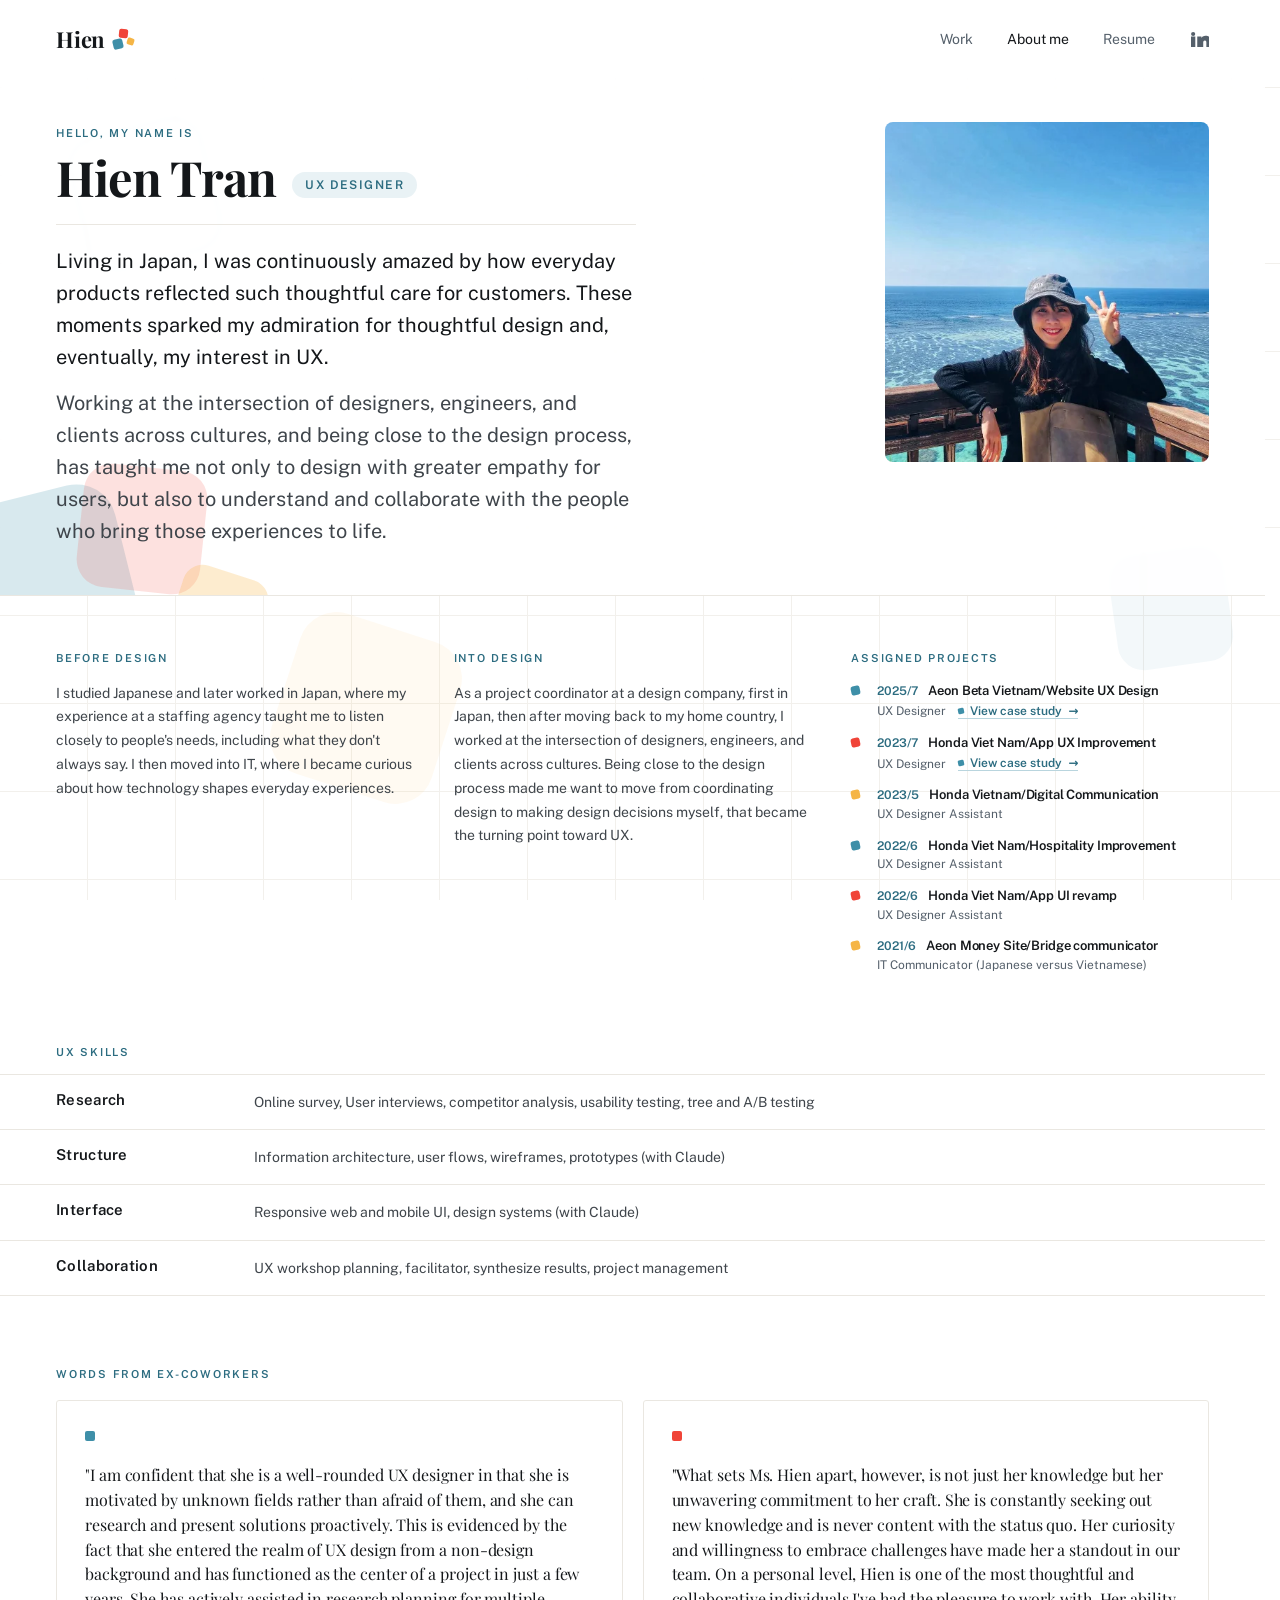
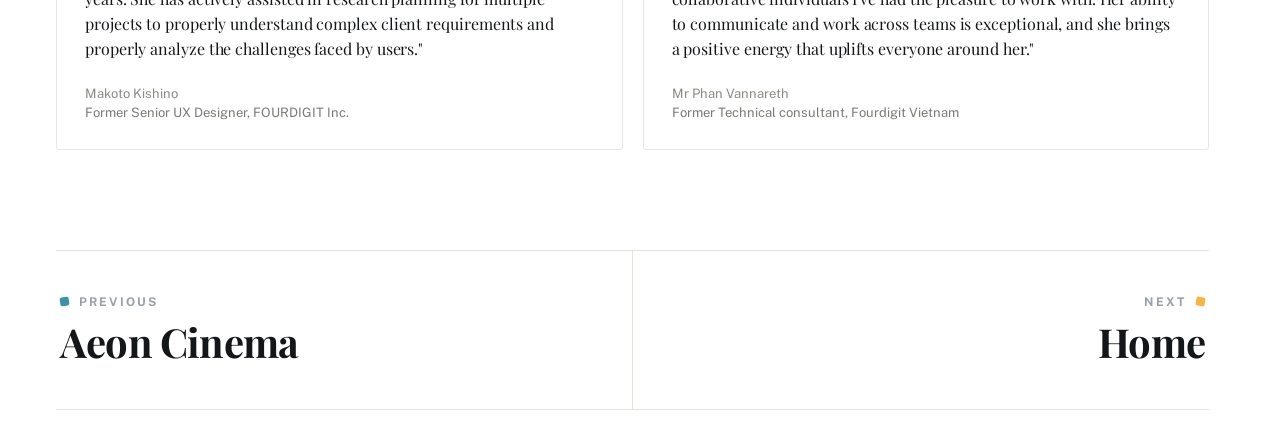
==== about.html @ 21113c00 "Initial commit: portfolio site" ====
<!DOCTYPE html>
<html lang="en">
<head>
<meta charset="utf-8">
<meta name="viewport" content="width=device-width, initial-scale=1">
<title>About — Hien Tran, UX Designer</title>
<meta name="description" content="Hien Tran — UX designer bringing empathy, cross-functional collaboration, and technology understanding to clearer, more human-centered experiences.">
<link rel="preconnect" href="https://fonts.googleapis.com">
<link rel="preconnect" href="https://fonts.gstatic.com" crossorigin="">
<link href="https://fonts.googleapis.com/css2?family=Playfair+Display:ital,wght@0,500;0,600;0,700;1,600&family=Public+Sans:ital,wght@0,400;0,500;0,600&display=swap" rel="stylesheet">
<link rel="stylesheet" href="css/style.css">
<link rel="stylesheet" href="css/about.css">
<link rel="stylesheet" href="css/responsive.css">
</head>
<body>
<div style="position: relative; font-family: 'Public Sans', system-ui, sans-serif; color: #14171A; background: #FFFFFF">
  <div aria-hidden="true" style="position: fixed; inset: 0; z-index: 0; pointer-events: none; background-image: linear-gradient(#F2F0EC 1px, transparent 1px), linear-gradient(90deg, #F2F0EC 1px, transparent 1px); background-size: 88px 88px; background-position: -1px -1px"></div>
  <div aria-hidden="true" style="position: fixed; inset: 0; z-index: 0; overflow: hidden; pointer-events: none">
    <span class="bg-a" style="position: absolute; left: 6%; top: 14%; width: 132px; height: 132px; border-radius: 30px; border: 2px solid #3E8FA8; opacity: 0.14; transform: rotate(-14deg)"></span>
    <span class="bg-b" style="position: absolute; right: 12%; top: 30%; width: 92px; height: 92px; border-radius: 21px; border: 2px solid #F04438; opacity: 0.13; transform: rotate(8deg)"></span>
    <span class="bg-c" style="position: absolute; left: 22%; bottom: 12%; width: 168px; height: 168px; border-radius: 38px; background: #F5B546; opacity: 0.07; transform: rotate(18deg)"></span>
    <span class="bg-d" style="position: absolute; right: 4%; bottom: 26%; width: 116px; height: 116px; border-radius: 26px; background: #3E8FA8; opacity: 0.06; transform: rotate(-8deg)"></span>
  </div>

  <span id="top"></span>
  <header style="background: rgba(255,255,255,0.92); backdrop-filter: blur(8px); display: flex; justify-content: space-between; align-items: center; padding: 24px 56px; position: sticky; top: 0; z-index: 30">
    <a href="index.html#top" style="font-family: 'Playfair Display', Georgia, serif; font-size: 22px; font-weight: 700; letter-spacing: -0.01em; display: inline-flex; align-items: center">Hien<span style="position: relative; display: inline-block; width: 20.7px; height: 20.7px; margin-left: 8px; flex: 0 0 auto"><span class="cube-a" style="position: absolute; left: 0; bottom: 0; width: 10.3px; height: 10.3px; border-radius: 2.2px; background: #3E8FA8; transform: rotate(-14deg)"></span><span class="cube-b" style="position: absolute; right: 0; bottom: 4.5px; width: 7.2px; height: 7.2px; border-radius: 1.8px; background: #F5B546; transform: rotate(18deg)"></span><span class="cube-c" style="position: absolute; left: 5.6px; top: 0; width: 8.5px; height: 8.5px; border-radius: 2.0px; background: #F04438; transform: rotate(6deg)"></span></span></a>
    <nav style="display: flex; align-items: center; gap: 34px; font-size: 14px; color: #55606B">
      <a href="index.html#work" style="color: #55606B">Work</a>
      <a href="#top" style="color: #14171A">About me</a>
      <a href="#" style="color: #55606B">Resume</a>
      <a href="#" aria-label="LinkedIn" style="display: inline-flex; color: #55606B"><svg width="20" height="20" viewBox="0 0 24 24" fill="currentColor" aria-hidden="true"><path d="M4.98 3.5a2.5 2.5 0 1 1 0 5 2.5 2.5 0 0 1 0-5zM2.4 21.5h5.16V9.04H2.4V21.5zM9.9 9.04h4.95v1.7h.07c.69-1.24 2.37-2.55 4.88-2.55 5.22 0 6.18 3.3 6.18 7.6v5.71h-5.15v-5.06c0-1.21-.02-2.76-1.75-2.76-1.75 0-2.02 1.31-2.02 2.67v5.15H9.9V9.04z"></path></svg></a>
    </nav>
  </header>

  <section class="rv" style="position: relative; z-index: 1; overflow: hidden; background: rgba(255,255,255,0.86); backdrop-filter: blur(2px); border-bottom: 1px solid #EAE7E1">
    <div aria-hidden="true" style="position: absolute; left: -50px; bottom: -80px; width: 360px; height: 360px; pointer-events: none">
      <span style="position: absolute; left: 0; bottom: 0; width: 180px; height: 180px; border-radius: 40px; background: #3E8FA8; opacity: 0.2; transform: rotate(-14deg)"></span>
      <span style="position: absolute; left: 130px; bottom: 84px; width: 124px; height: 124px; border-radius: 28px; background: #F04438; opacity: 0.16; transform: rotate(6deg)"></span>
      <span style="position: absolute; left: 224px; bottom: 16px; width: 88px; height: 88px; border-radius: 20px; background: #F5B546; opacity: 0.26; transform: rotate(18deg)"></span>
    </div>
    <div style="position: relative; z-index: 1; max-width: 1320px; margin: 0 auto; display: grid; grid-template-columns: minmax(0, 1fr) minmax(240px, 380px); align-items: start">
      <div style="padding: 44px 48px 48px 56px">
        <div style="display: inline-flex; align-items: center; gap: 10px; font-size: 11px; font-weight: 600; letter-spacing: 0.16em; color: #2C6C80">HELLO, MY NAME IS</div>
        <div style="margin-top: 12px; display: flex; align-items: flex-end; gap: 16px; flex-wrap: wrap">
          <h1 style="margin: 0; font-family: 'Playfair Display', Georgia, serif; font-size: clamp(34px, 3.8vw, 52px); font-weight: 700; line-height: 1; letter-spacing: -0.02em; white-space: nowrap">Hien Tran</h1>
          <span style="font-size: 12px; font-weight: 600; letter-spacing: 0.12em; color: #2C6C80; background: #E9F2F5; padding: 6px 13px; border-radius: 999px; margin-bottom: 4px; white-space: nowrap">UX DESIGNER</span>
        </div>
        <div style="margin-top: 22px; padding-top: 20px; border-top: 1px solid #EAE7E1; display: grid; gap: 14px; max-width: 58ch">
          <p style="margin: 0; font-size: 20px; font-weight: 400; line-height: 1.6; color: #14171A; text-wrap: pretty">Living in Japan, I was continuously amazed by how everyday products reflected such thoughtful care for customers. These moments sparked my admiration for thoughtful design and, eventually, my interest in UX.</p>
          <p style="margin: 0; font-size: 20px; font-weight: 400; line-height: 1.6; color: #3F454B; text-wrap: pretty">Working at the intersection of designers, engineers, and clients across cultures, and being close to the design process, has taught me not only to design with greater empathy for users, but also to understand and collaborate with the people who bring those experiences to life.</p>
        </div>
      </div>
      <div style="padding: 44px 56px 48px 0"><img src="uploads/about-portrait.webp" alt="Portrait of Hien Tran" style="display: block; width: 100%; height: 340px; object-fit: cover; object-position: 90% center; border-radius: 8px"></div>
    </div>
  </section>

  <section class="rv" style="position: relative; z-index: 1; max-width: 1320px; margin: 0 auto">
    <div style="display: grid; grid-template-columns: repeat(3, minmax(0, 1fr)); gap: 40px; padding: 56px 56px 0">
      <div style="display: grid; gap: 18px; align-content: start">
        <div style="font-size: 11px; font-weight: 600; letter-spacing: 0.16em; color: #2C6C80">BEFORE DESIGN</div>
        <p style="margin: 0; font-size: 14px; line-height: 1.7; color: #3F454B; text-wrap: pretty">I studied Japanese and later worked in Japan, where my experience at a staffing agency taught me to listen closely to people's needs, including what they don't always say. I then moved into IT, where I became curious about how technology shapes everyday experiences.</p>
      </div>
      <div style="display: grid; gap: 18px; align-content: start">
        <div style="font-size: 11px; font-weight: 600; letter-spacing: 0.16em; color: #2C6C80">INTO DESIGN</div>
        <p style="margin: 0; font-size: 14px; line-height: 1.7; color: #3F454B; text-wrap: pretty">As a project coordinator at a design company, first in Japan, then after moving back to my home country, I worked at the intersection of designers, engineers, and clients across cultures. Being close to the design process made me want to move from coordinating design to making design decisions myself, that became the turning point toward UX.</p>
      </div>
      <div style="display: grid; gap: 18px; align-content: start">
        <div style="font-size: 11px; font-weight: 600; letter-spacing: 0.16em; color: #2C6C80">ASSIGNED PROJECTS</div>
        <div style="display: grid; gap: 14px">
          <div class="tl-item" style="display: grid; grid-template-columns: 14px minmax(0, 1fr); gap: 12px; align-items: baseline">
            <span class="tl-dot" style="width: 9px; height: 9px; border-radius: 2.2px; background: #3E8FA8; transform: rotate(-12deg); flex: 0 0 auto"></span>
            <div style="display: grid; gap: 2px">
              <div style="display: flex; align-items: baseline; gap: 10px; flex-wrap: wrap">
                <span style="font-size: 12px; font-weight: 600; color: #2C6C80; white-space: nowrap">2025/7</span>
                <span style="font-size: 13px; font-weight: 600; letter-spacing: -0.01em; line-height: 1.35; text-wrap: pretty">Aeon Beta Vietnam/Website UX Design</span>
              </div>
              <div style="display: flex; align-items: center; gap: 12px; flex-wrap: wrap; margin-top: 2px"><span style="font-size: 12px; line-height: 1.4; color: #55606B">UX Designer</span><a class="cs-link" href="work/aeon-case-study.html" style="display: inline-flex; align-items: center; gap: 6px; font-size: 12px; font-weight: 600; color: #2C6C80; border-bottom: 1px solid #B9D5DE; white-space: nowrap"><span style="width: 6px; height: 6px; border-radius: 1.4px; background: #3E8FA8; transform: rotate(-12deg); flex: 0 0 auto"></span>View case study<span class="cs-ar">→</span></a></div>
            </div>
          </div>
          <div class="tl-item" style="display: grid; grid-template-columns: 14px minmax(0, 1fr); gap: 12px; align-items: baseline">
            <span class="tl-dot" style="width: 9px; height: 9px; border-radius: 2.2px; background: #F04438; transform: rotate(-12deg); flex: 0 0 auto"></span>
            <div style="display: grid; gap: 2px">
              <div style="display: flex; align-items: baseline; gap: 10px; flex-wrap: wrap">
                <span style="font-size: 12px; font-weight: 600; color: #2C6C80; white-space: nowrap">2023/7</span>
                <span style="font-size: 13px; font-weight: 600; letter-spacing: -0.01em; line-height: 1.35; text-wrap: pretty">Honda Viet Nam/App UX Improvement</span>
              </div>
              <div style="display: flex; align-items: center; gap: 12px; flex-wrap: wrap; margin-top: 2px"><span style="font-size: 12px; line-height: 1.4; color: #55606B">UX Designer</span><a class="cs-link" href="work/honda-case-study.html" style="display: inline-flex; align-items: center; gap: 6px; font-size: 12px; font-weight: 600; color: #2C6C80; border-bottom: 1px solid #B9D5DE; white-space: nowrap"><span style="width: 6px; height: 6px; border-radius: 1.4px; background: #3E8FA8; transform: rotate(-12deg); flex: 0 0 auto"></span>View case study<span class="cs-ar">→</span></a></div>
            </div>
          </div>
          <div class="tl-item" style="display: grid; grid-template-columns: 14px minmax(0, 1fr); gap: 12px; align-items: baseline">
            <span class="tl-dot" style="width: 9px; height: 9px; border-radius: 2.2px; background: #F5B546; transform: rotate(-12deg); flex: 0 0 auto"></span>
            <div style="display: grid; gap: 2px">
              <div style="display: flex; align-items: baseline; gap: 10px; flex-wrap: wrap">
                <span style="font-size: 12px; font-weight: 600; color: #2C6C80; white-space: nowrap">2023/5</span>
                <span style="font-size: 13px; font-weight: 600; letter-spacing: -0.01em; line-height: 1.35; text-wrap: pretty">Honda Vietnam/Digital Communication</span>
              </div>
              <span style="font-size: 12px; line-height: 1.4; color: #55606B">UX Designer Assistant</span>
            </div>
          </div>
          <div class="tl-item" style="display: grid; grid-template-columns: 14px minmax(0, 1fr); gap: 12px; align-items: baseline">
            <span class="tl-dot" style="width: 9px; height: 9px; border-radius: 2.2px; background: #3E8FA8; transform: rotate(-12deg); flex: 0 0 auto"></span>
            <div style="display: grid; gap: 2px">
              <div style="display: flex; align-items: baseline; gap: 10px; flex-wrap: wrap">
                <span style="font-size: 12px; font-weight: 600; color: #2C6C80; white-space: nowrap">2022/6</span>
                <span style="font-size: 13px; font-weight: 600; letter-spacing: -0.01em; line-height: 1.35; text-wrap: pretty">Honda Viet Nam/Hospitality Improvement</span>
              </div>
              <span style="font-size: 12px; line-height: 1.4; color: #55606B">UX Designer Assistant</span>
            </div>
          </div>
          <div class="tl-item" style="display: grid; grid-template-columns: 14px minmax(0, 1fr); gap: 12px; align-items: baseline">
            <span class="tl-dot" style="width: 9px; height: 9px; border-radius: 2.2px; background: #F04438; transform: rotate(-12deg); flex: 0 0 auto"></span>
            <div style="display: grid; gap: 2px">
              <div style="display: flex; align-items: baseline; gap: 10px; flex-wrap: wrap">
                <span style="font-size: 12px; font-weight: 600; color: #2C6C80; white-space: nowrap">2022/6</span>
                <span style="font-size: 13px; font-weight: 600; letter-spacing: -0.01em; line-height: 1.35; text-wrap: pretty">Honda Viet Nam/App UI revamp</span>
              </div>
              <span style="font-size: 12px; line-height: 1.4; color: #55606B">UX Designer Assistant</span>
            </div>
          </div>
          <div class="tl-item" style="display: grid; grid-template-columns: 14px minmax(0, 1fr); gap: 12px; align-items: baseline">
            <span class="tl-dot" style="width: 9px; height: 9px; border-radius: 2.2px; background: #F5B546; transform: rotate(-12deg); flex: 0 0 auto"></span>
            <div style="display: grid; gap: 2px">
              <div style="display: flex; align-items: baseline; gap: 10px; flex-wrap: wrap">
                <span style="font-size: 12px; font-weight: 600; color: #2C6C80; white-space: nowrap">2021/6</span>
                <span style="font-size: 13px; font-weight: 600; letter-spacing: -0.01em; line-height: 1.35; text-wrap: pretty">Aeon Money Site/Bridge communicator</span>
              </div>
              <span style="font-size: 12px; line-height: 1.4; color: #55606B">IT Communicator (Japanese versus Vietnamese)</span>
            </div>
          </div>
        </div>
      </div>
    </div>
  </section>

  <section class="rv" style="position: relative; z-index: 1; max-width: 1320px; margin: 72px auto 0">
    <div style="padding: 0 56px 16px; font-size: 11px; font-weight: 600; letter-spacing: 0.16em; color: #2C6C80">UX SKILLS</div>
    <dl style="margin: 0; display: grid; gap: 0">
      <div class="skill-row" style="display: grid; grid-template-columns: 170px minmax(0, 1fr); gap: 28px; border-top: 1px solid #EAE7E1; padding: 16px 56px">
        <dt style="font-size: 15px; font-weight: 600; letter-spacing: 0.02em">Research</dt>
        <dd style="margin: 0; font-size: 14px; line-height: 1.6; color: #3F454B; text-wrap: pretty">Online survey, User interviews, competitor analysis, usability testing, tree and A/B testing</dd>
      </div>
      <div class="skill-row" style="display: grid; grid-template-columns: 170px minmax(0, 1fr); gap: 28px; border-top: 1px solid #EAE7E1; padding: 16px 56px">
        <dt style="font-size: 15px; font-weight: 600; letter-spacing: 0.02em">Structure</dt>
        <dd style="margin: 0; font-size: 14px; line-height: 1.6; color: #3F454B; text-wrap: pretty">Information architecture, user flows, wireframes, prototypes (with Claude)</dd>
      </div>
      <div class="skill-row" style="display: grid; grid-template-columns: 170px minmax(0, 1fr); gap: 28px; border-top: 1px solid #EAE7E1; padding: 16px 56px">
        <dt style="font-size: 15px; font-weight: 600; letter-spacing: 0.02em">Interface</dt>
        <dd style="margin: 0; font-size: 14px; line-height: 1.6; color: #3F454B; text-wrap: pretty">Responsive web and mobile UI, design systems (with Claude)</dd>
      </div>
      <div class="skill-row" style="display: grid; grid-template-columns: 170px minmax(0, 1fr); gap: 28px; border-top: 1px solid #EAE7E1; border-bottom: 1px solid #EAE7E1; padding: 16px 56px">
        <dt style="font-size: 15px; font-weight: 600; letter-spacing: 0.02em">Collaboration</dt>
        <dd style="margin: 0; font-size: 14px; line-height: 1.6; color: #3F454B; text-wrap: pretty">UX workshop planning, facilitator, synthesize results, project management</dd>
      </div>
    </dl>
  </section>

  <section class="rv" style="position: relative; z-index: 1; max-width: 1320px; margin: 72px auto 0">
    <div style="padding: 0 56px 20px; font-size: 11px; font-weight: 600; letter-spacing: 0.16em; color: #2C6C80">WORDS FROM EX-COWORKERS</div>
    <div style="padding: 0 56px; display: grid; grid-template-columns: repeat(auto-fit, minmax(300px, 1fr)); gap: 20px">

      <figure class="quote" style="margin: 0; background: #FFFFFF; border: 1px solid #EAE7E1; border-radius: 3px; padding: 30px 28px 26px; display: flex; flex-direction: column; gap: 22px">
        <span aria-hidden="true" style="width: 10px; height: 10px; border-radius: 2px; background: #3E8FA8"></span>
        <blockquote style="margin: 0; flex: 1; font-family: 'Playfair Display', Georgia, serif; font-size: 16px; line-height: 1.55; letter-spacing: -0.005em; color: #14171A; text-wrap: pretty">"I am confident that she is a well-rounded UX designer in that she is motivated by unknown fields rather than afraid of them, and she can research and present solutions proactively. This is evidenced by the fact that she entered the realm of UX design from a non-design background and has functioned as the center of a project in just a few years. She has actively assisted in research planning for multiple projects to properly understand complex client requirements and properly analyze the challenges faced by users."</blockquote>
        <figcaption style="font-size: 13px; line-height: 1.5; color: #8A8A85">Makoto Kishino<br><span style="color: #7C7A75">Former Senior UX Designer, FOURDIGIT Inc.</span></figcaption>
      </figure>

      <figure class="quote" style="margin: 0; background: #FFFFFF; border: 1px solid #EAE7E1; border-radius: 3px; padding: 30px 28px 26px; display: flex; flex-direction: column; gap: 22px">
        <span aria-hidden="true" style="width: 10px; height: 10px; border-radius: 2px; background: #F04438"></span>
        <blockquote style="margin: 0; flex: 1; font-family: 'Playfair Display', Georgia, serif; font-size: 16px; line-height: 1.55; letter-spacing: -0.005em; color: #14171A; text-wrap: pretty">"What sets Ms. Hien apart, however, is not just her knowledge but her unwavering commitment to her craft. She is constantly seeking out new knowledge and is never content with the status quo. Her curiosity and willingness to embrace challenges have made her a standout in our team. On a personal level, Hien is one of the most thoughtful and collaborative individuals I've had the pleasure to work with. Her ability to communicate and work across teams is exceptional, and she brings a positive energy that uplifts everyone around her."</blockquote>
        <figcaption style="font-size: 13px; line-height: 1.5; color: #8A8A85">Mr Phan Vannareth<br><span style="color: #7C7A75">Former Technical consultant, Fourdigit Vietnam</span></figcaption>
      </figure>

    </div>
  </section>

<nav aria-label="Previous and next" style="font-family: 'Public Sans', system-ui, sans-serif; background: #FFFFFF; margin-top: 100px">
    <div style="max-width: 1280px; margin: 0 auto; padding: 0 56px 24px">
      <div style="display: grid; grid-template-columns: repeat(auto-fit, minmax(300px, 1fr)); border-top: 1px solid #E7E3DB; border-bottom: 1px solid #E7E3DB">
        <a href="work/aeon-case-study.html" class="pn-link" style="display: grid; gap: 12px; padding: 44px 32px 46px 4px; color: #14171A; border-right: 1px solid #E7E3DB">
          <span style="display: flex; align-items: center; gap: 10px; font-size: 12px; font-weight: 700; letter-spacing: 0.18em; color: #98A0A8"><span aria-hidden="true" style="width: 9px; height: 9px; border-radius: 2.0px; background: #3E8FA8; transform: rotate(-8deg); flex: 0 0 auto"></span> PREVIOUS</span>
          <span style="font-size: clamp(28px, 3.2vw, 40px); font-family: 'Playfair Display', Georgia, serif; font-weight: 700; letter-spacing: -0.02em; line-height: 1.06">Aeon Cinema</span>
        </a>
        <a href="index.html#top" class="pn-link" style="display: grid; gap: 12px; padding: 44px 4px 46px 32px; color: #14171A; justify-items: end; text-align: right">
          <span style="display: flex; align-items: center; gap: 10px; font-size: 12px; font-weight: 700; letter-spacing: 0.18em; color: #98A0A8">NEXT <span aria-hidden="true" style="width: 9px; height: 9px; border-radius: 2.0px; background: #F5B546; transform: rotate(10deg); flex: 0 0 auto"></span></span>
          <span style="font-size: clamp(28px, 3.2vw, 40px); font-family: 'Playfair Display', Georgia, serif; font-weight: 700; letter-spacing: -0.02em; line-height: 1.06">Home</span>
        </a>
      </div>
    </div>
  </nav>

<a href="#top" aria-label="Back to top" title="Back to top" class="back-to-top" style="position: fixed; right: 28px; bottom: 28px; z-index: 60; width: 48px; height: 48px; border-radius: 11px; background: #14171A; color: #FFFFFF; border: 1px solid #14171A; display: inline-flex; align-items: center; justify-content: center; font-size: 18px; line-height: 1; box-shadow: 0 6px 20px rgba(14,14,14,0.14)"><span aria-hidden="true">↑</span></a>

</div>
<script>
(function () {
  var els = Array.from(document.querySelectorAll('.rv'));
  if (!('IntersectionObserver' in window)) { els.forEach(function (e) { e.classList.add('in'); }); return; }
  var io = new IntersectionObserver(function (entries) {
    entries.forEach(function (en) {
      if (en.isIntersecting) { en.target.classList.add('in'); io.unobserve(en.target); }
    });
  }, { rootMargin: '0px 0px -12% 0px', threshold: 0.08 });
  els.forEach(function (el, i) {
    el.style.transitionDelay = Math.min(i, 4) * 60 + 'ms';
    io.observe(el);
    var r = el.getBoundingClientRect();
    if (r.top < window.innerHeight && r.bottom > 0) requestAnimationFrame(function () { el.classList.add('in'); });
  });
})();
</script>
<script src="js/back-to-top.js"></script>
</body>
</html>
---- css/style.css ----
body { margin: 0; background: #FFFFFF; -webkit-font-smoothing: antialiased; }
a { color: #0E0E0E; text-decoration: none; }
a:hover { color: #F04438; }

.cta { transition: transform .25s cubic-bezier(.2,.7,.3,1), box-shadow .25s ease }
.cta:hover { transform: translateY(-2px); box-shadow: 0 12px 26px rgba(20,23,26,0.22); color: #FFFFFF }
.cta .ar { transition: transform .25s cubic-bezier(.2,.7,.3,1) }
.cta:hover .ar { transform: translateX(5px) }
.cta-o:hover { color: #14171A; border-color: #14171A; box-shadow: 0 10px 22px rgba(20,23,26,0.10) }

.back-to-top:hover { background: #F5B546; color: #0E0E0E; border-color: #F5B546 }

@keyframes hondaSlide { 0%,26% { opacity: 1 } 33%,93% { opacity: 0 } 100% { opacity: 1 } }
.hs1, .hs2, .hs3 { animation: hondaSlide 9s linear infinite }
.hs2 { animation-delay: -6s }
.hs3 { animation-delay: -3s }

@keyframes aeonF1 { 0%,42% { opacity: 1 } 44%,98% { opacity: 0 } 100% { opacity: 1 } }
@keyframes aeonF2 { 0%,42% { opacity: 0 } 43%,52% { opacity: 1 } 53%,100% { opacity: 0 } }
@keyframes aeonF3 { 0%,51% { opacity: 0 } 52%,61% { opacity: 1 } 62%,100% { opacity: 0 } }
@keyframes aeonF4 { 0%,60% { opacity: 0 } 61%,70% { opacity: 1 } 71%,100% { opacity: 0 } }
@keyframes aeonF5 { 0%,69% { opacity: 0 } 70%,79% { opacity: 1 } 80%,100% { opacity: 0 } }
@keyframes aeonF6 { 0%,78% { opacity: 0 } 79%,88% { opacity: 1 } 89%,100% { opacity: 0 } }
@keyframes aeonF7 { 0%,87% { opacity: 0 } 88%,99% { opacity: 1 } 100% { opacity: 0 } }
@keyframes aeonScroll1 { 0%,4% { transform: translateY(0) } 30%,38% { transform: translateY(-44%) } 42%,100% { transform: translateY(0) } }
.as1 { animation: aeonF1 16s linear infinite }
.as2 { animation: aeonF2 16s linear infinite }
.as3 { animation: aeonF3 16s linear infinite }
.as4 { animation: aeonF4 16s linear infinite }
.as5 { animation: aeonF5 16s linear infinite }
.as6 { animation: aeonF6 16s linear infinite }
.as7 { animation: aeonF7 16s linear infinite }
.as1 img.scr { animation: aeonScroll1 16s ease-in-out infinite }
.as3 img { transform: translateY(-13%) }
.as7 img { transform: translateY(-10%) }

@keyframes msScroll { 0%,6% { transform: translateY(0) } 50%,60% { transform: translateY(-81%) } 96%,100% { transform: translateY(0) } }
.ms1 { animation: msScroll 26s ease-in-out infinite }
---- css/about.css ----
html { scrollbar-gutter: stable; }
html, body { overflow-x: clip; }
body { margin: 0; background: #FFFFFF; -webkit-font-smoothing: antialiased; }
a { color: #14171A; text-decoration: none; }
a:hover { color: #F04438; }

@keyframes drift-a { 0%,100% { transform: translate3d(0,0,0) rotate(-14deg) } 50% { transform: translate3d(18px,-26px,0) rotate(-6deg) } }
@keyframes drift-b { 0%,100% { transform: translate3d(0,0,0) rotate(8deg) } 50% { transform: translate3d(-22px,20px,0) rotate(16deg) } }
@keyframes drift-c { 0%,100% { transform: translate3d(0,0,0) rotate(18deg) } 50% { transform: translate3d(24px,18px,0) rotate(8deg) } }
@keyframes drift-d { 0%,100% { transform: translate3d(0,0,0) rotate(-8deg) } 50% { transform: translate3d(-16px,-22px,0) rotate(-18deg) } }
.bg-a { animation: drift-a 26s ease-in-out infinite }
.bg-b { animation: drift-b 32s ease-in-out infinite }
.bg-c { animation: drift-c 38s ease-in-out infinite }
.bg-d { animation: drift-d 29s ease-in-out infinite }

@keyframes cube-a { 0%,100% { transform: translateY(0) rotate(-14deg) } 50% { transform: translateY(-2.2px) rotate(-4deg) } }
@keyframes cube-b { 0%,100% { transform: translateY(0) rotate(18deg) } 50% { transform: translateY(2px) rotate(28deg) } }
@keyframes cube-c { 0%,100% { transform: translateY(0) rotate(6deg) } 50% { transform: translateY(-1.6px) rotate(-4deg) } }
.cube-a { animation: cube-a 5.5s ease-in-out infinite }
.cube-b { animation: cube-b 6.8s ease-in-out infinite }
.cube-c { animation: cube-c 6.1s ease-in-out infinite }

.rv { opacity: 0; transform: translateY(18px); transition: opacity .7s cubic-bezier(.2,.7,.3,1), transform .7s cubic-bezier(.2,.7,.3,1) }
.rv.in { opacity: 1; transform: none }

.tl-item .tl-dot { transition: transform .35s cubic-bezier(.2,.7,.3,1) }
.tl-item:hover .tl-dot { transform: rotate(0deg) scale(1.5) }
.tl-item { transition: transform .35s cubic-bezier(.2,.7,.3,1) }
.tl-item:hover { transform: translateY(-3px) }

.quote { transition: transform .35s cubic-bezier(.2,.7,.3,1), box-shadow .35s ease, border-color .35s ease }
.quote:hover { transform: translateY(-4px); box-shadow: 0 14px 34px rgba(20,23,26,0.07); border-color: #DCD8D0 }

.skill-row { transition: background .3s ease }
.skill-row:hover { background: #FAF9F7 }

nav a { position: relative }
nav a::after { content: ""; position: absolute; left: 0; right: 0; bottom: -5px; height: 1px; background: currentColor; transform: scaleX(0); transform-origin: left; transition: transform .3s cubic-bezier(.2,.7,.3,1) }
nav a:hover::after { transform: scaleX(1) }

.cs-link .cs-ar { transition: transform .2s ease; display: inline-block }
.cs-link:hover { color: #14171A; border-bottom-color: #14171A }
.cs-link:hover .cs-ar { transform: translateX(3px) }

.pn-link:hover { background: #FBFAF7 }

@media (prefers-reduced-motion: reduce) {
  .bg-a,.bg-b,.bg-c,.bg-d { animation: none }
  .cube-a,.cube-b,.cube-c { animation: none }
  .rv { opacity: 1; transform: none; transition: none }
}
---- css/responsive.css ----
/* Shared mobile fixes for all pages. Inline styles carry the desktop layout,
   so overrides here need !important to win at narrow widths. */

.back-to-top { opacity: 0; pointer-events: none; transition: opacity .2s ease; }
.back-to-top.show { opacity: 1; pointer-events: auto; }

@media (max-width: 760px) {

  /* ---- header: stack logo row + full-width nav row ---- */
  header {
    flex-wrap: wrap !important;
    row-gap: 12px !important;
    padding: 16px 20px !important;
  }
  header nav {
    width: 100% !important;
    justify-content: space-between !important;
    gap: 10px !important;
    font-size: 13px !important;
  }
  header nav a { white-space: nowrap !important; }

  /* ---- generic side padding on page containers ---- */
  section[style*="auto"],
  div[style*="margin: 0 auto"] {
    padding-left: 20px !important;
    padding-right: 20px !important;
  }

  /* ---- oversized top padding between sections ---- */
  [style*="padding: 140px 80px 0"],
  [style*="padding: 132px 80px 0"] { padding-top: 64px !important; }
  [style*="padding: 120px 80px 0"] { padding-top: 56px !important; }
  [style*="padding: 96px 80px 0"],
  [style*="padding: 96px 0"] { padding-top: 48px !important; }
  [style*="padding: 88px 24px 0"] { padding-top: 48px !important; }
  [style*="padding: 72px 80px 0"] { padding-top: 40px !important; }
  [style*="padding: 56px 24px 0"] { padding-top: 32px !important; }
  [style*="margin: 80px auto 0"] { margin-top: 48px !important; }
  [style*="margin-top: 132px"] { margin-top: 56px !important; }
  [style*="margin-top: 76px"] { margin-top: 40px !important; }

  /* ---- headline sizing ---- */
  h1 { font-size: clamp(32px, 9vw, 52px) !important; }

  /* ---- fixed multi-column grids that don't auto-stack: force single column ---- */
  [style*="grid-template-columns: repeat(3, minmax(0, 1fr))"],
  [style*="grid-template-columns: repeat(2, minmax(0, 1fr))"],
  [style*="grid-template-columns: 1fr 1fr"],
  [style*="grid-template-columns: minmax(0, 1fr) minmax(240px, 380px)"],
  [style*="grid-template-columns: minmax(0, 1fr) minmax(0, 0.9fr)"],
  [style*="grid-template-columns: minmax(0, 1fr) minmax(0, 1fr)"],
  [style*="grid-template-columns: minmax(0, 1.5fr) minmax(300px, 0.95fr)"],
  [style*="grid-template-columns: minmax(0, 1.05fr) minmax(0, 1fr)"],
  [style*="grid-template-columns: minmax(0, 1fr) 18px minmax(0, 1fr)"],
  [style*="grid-template-columns: 260px minmax(0, 1fr)"],
  [style*="grid-template-columns: 170px minmax(0, 1fr)"],
  [style*="grid-template-columns: repeat(auto-fit, minmax(360px, 1fr))"],
  [style*="grid-template-columns: repeat(auto-fit, minmax(380px, 1fr))"],
  [style*="grid-template-columns: repeat(auto-fit, minmax(320px, 1fr))"],
  [style*="grid-template-columns: repeat(auto-fit, minmax(300px, 1fr))"] {
    grid-template-columns: 1fr !important;
  }

  /* ---- photo-collage masonry grid (Honda hero): stack to one column ---- */
  [style*="grid-template-columns: repeat(6, minmax(0, 1fr))"] {
    grid-template-columns: 1fr !important;
    grid-template-rows: none !important;
    height: auto !important;
  }
  [style*="grid-template-columns: repeat(6, minmax(0, 1fr))"] > div {
    grid-column: auto !important;
    grid-row: auto !important;
    aspect-ratio: 16 / 10 !important;
  }

  /* ---- about.html hero image column: tighten its own padding ---- */
  [style*="padding: 44px 56px 48px 0"] { padding: 8px 0 0 !important; }
  [style*="padding: 44px 48px 48px 56px"] { padding: 32px 0 0 !important; }

  /* ---- overview/info-box grids: tighten inner padding once stacked ---- */
  [style*="padding: 52px 56px"] { padding: 28px 24px !important; }
  [style*="padding: 44px 40px"] { padding: 24px 22px !important; }
  [style*="padding: 40px 44px"] { padding: 24px 22px !important; }

  /* ---- keep intentionally horizontal-scrolling rows scrollable, not squished ---- */
  [style*="grid-template-columns: repeat(4, 230px)"] {
    -webkit-overflow-scrolling: touch;
  }

  /* ---- fixed scroll-progress rail (left: 22px) collides with mobile content padding ---- */
  [style*="left: 22px; top: 50%"] {
    display: none !important;
  }
}
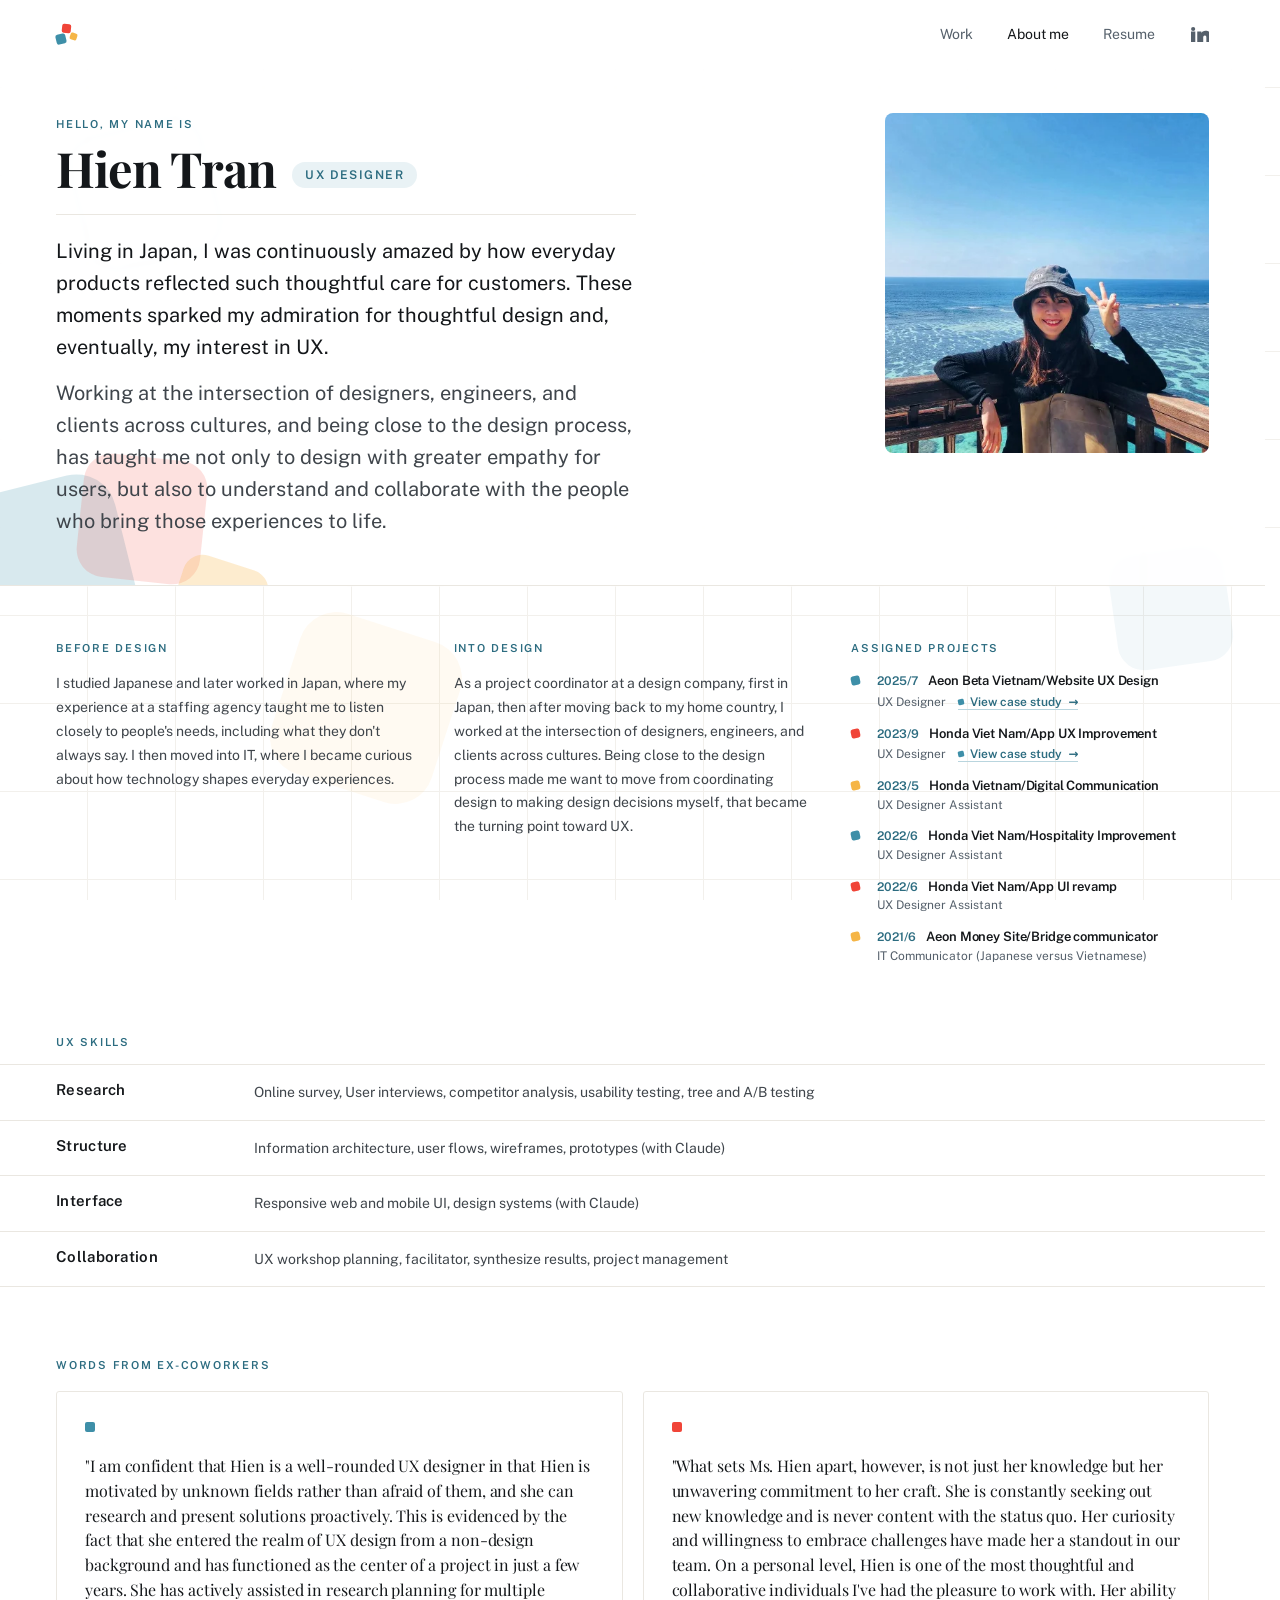
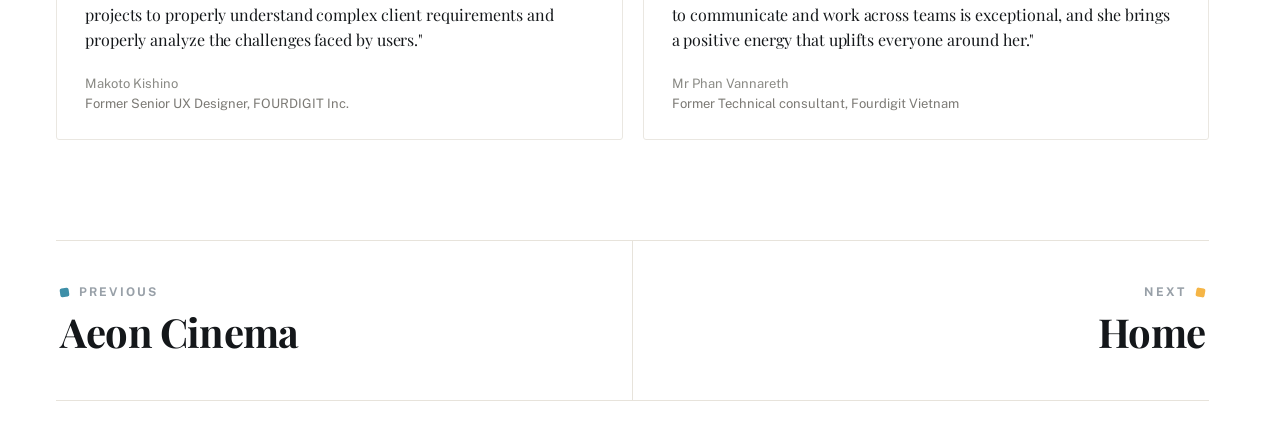
==== commit 7b51321a: "Update mobile nav, header, resume links, and display fixes Co-Authored-By: Claude Sonnet 5 <noreply@" ====
--- a/about.html
+++ b/about.html
@@ -24,14 +24,21 @@
 
   <span id="top"></span>
   <header style="background: rgba(255,255,255,0.92); backdrop-filter: blur(8px); display: flex; justify-content: space-between; align-items: center; padding: 24px 56px; position: sticky; top: 0; z-index: 30">
-    <a href="index.html#top" style="font-family: 'Playfair Display', Georgia, serif; font-size: 22px; font-weight: 700; letter-spacing: -0.01em; display: inline-flex; align-items: center">Hien<span style="position: relative; display: inline-block; width: 20.7px; height: 20.7px; margin-left: 8px; flex: 0 0 auto"><span class="cube-a" style="position: absolute; left: 0; bottom: 0; width: 10.3px; height: 10.3px; border-radius: 2.2px; background: #3E8FA8; transform: rotate(-14deg)"></span><span class="cube-b" style="position: absolute; right: 0; bottom: 4.5px; width: 7.2px; height: 7.2px; border-radius: 1.8px; background: #F5B546; transform: rotate(18deg)"></span><span class="cube-c" style="position: absolute; left: 5.6px; top: 0; width: 8.5px; height: 8.5px; border-radius: 2.0px; background: #F04438; transform: rotate(6deg)"></span></span></a>
+    <a href="index.html#top" aria-label="Hien Tran — home" style="display: inline-flex; align-items: center"><span style="position: relative; display: inline-block; width: 20.7px; height: 20.7px; flex: 0 0 auto"><span class="cube-a" style="position: absolute; left: 0; bottom: 0; width: 10.3px; height: 10.3px; border-radius: 2.2px; background: #3E8FA8; transform: rotate(-14deg)"></span><span class="cube-b" style="position: absolute; right: 0; bottom: 4.5px; width: 7.2px; height: 7.2px; border-radius: 1.8px; background: #F5B546; transform: rotate(18deg)"></span><span class="cube-c" style="position: absolute; left: 5.6px; top: 0; width: 8.5px; height: 8.5px; border-radius: 2.0px; background: #F04438; transform: rotate(6deg)"></span></span></a>
     <nav style="display: flex; align-items: center; gap: 34px; font-size: 14px; color: #55606B">
       <a href="index.html#work" style="color: #55606B">Work</a>
       <a href="#top" style="color: #14171A">About me</a>
-      <a href="#" style="color: #55606B">Resume</a>
-      <a href="#" aria-label="LinkedIn" style="display: inline-flex; color: #55606B"><svg width="20" height="20" viewBox="0 0 24 24" fill="currentColor" aria-hidden="true"><path d="M4.98 3.5a2.5 2.5 0 1 1 0 5 2.5 2.5 0 0 1 0-5zM2.4 21.5h5.16V9.04H2.4V21.5zM9.9 9.04h4.95v1.7h.07c.69-1.24 2.37-2.55 4.88-2.55 5.22 0 6.18 3.3 6.18 7.6v5.71h-5.15v-5.06c0-1.21-.02-2.76-1.75-2.76-1.75 0-2.02 1.31-2.02 2.67v5.15H9.9V9.04z"></path></svg></a>
+      <a href="https://drive.google.com/drive/folders/1LUWSaE70cYAJcHVhxnjsX6OTI8yURgBm?usp=sharing" target="_blank" rel="noopener" style="color: #55606B">Resume</a>
+      <a href="https://www.linkedin.com/in/hientrantt/" target="_blank" rel="noopener" aria-label="LinkedIn" style="display: inline-flex; color: #55606B"><svg width="20" height="20" viewBox="0 0 24 24" fill="currentColor" aria-hidden="true"><path d="M4.98 3.5a2.5 2.5 0 1 1 0 5 2.5 2.5 0 0 1 0-5zM2.4 21.5h5.16V9.04H2.4V21.5zM9.9 9.04h4.95v1.7h.07c.69-1.24 2.37-2.55 4.88-2.55 5.22 0 6.18 3.3 6.18 7.6v5.71h-5.15v-5.06c0-1.21-.02-2.76-1.75-2.76-1.75 0-2.02 1.31-2.02 2.67v5.15H9.9V9.04z"></path></svg></a>
     </nav>
   </header>
+
+  <nav class="mobile-tab-bar" aria-label="Mobile navigation">
+    <a href="index.html#work"><svg viewBox="0 0 24 24" fill="none" stroke="currentColor" stroke-width="2" stroke-linecap="round" stroke-linejoin="round" aria-hidden="true"><path d="M3 7a2 2 0 0 1 2-2h4l2 2h8a2 2 0 0 1 2 2v9a2 2 0 0 1-2 2H5a2 2 0 0 1-2-2z"></path></svg>Work</a>
+    <a href="#top" aria-current="page"><img class="tab-avatar" src="uploads/hien-portrait.webp" alt="">About</a>
+    <a href="https://drive.google.com/drive/folders/1LUWSaE70cYAJcHVhxnjsX6OTI8yURgBm?usp=sharing" target="_blank" rel="noopener"><svg viewBox="0 0 24 24" fill="none" stroke="currentColor" stroke-width="2" stroke-linecap="round" stroke-linejoin="round" aria-hidden="true"><path d="M6 2h9l5 5v15H6z"></path><path d="M14 2v6h6"></path><path d="M9 13h6M9 17h6"></path></svg>Resume</a>
+    <a href="https://www.linkedin.com/in/hientrantt/" target="_blank" rel="noopener"><svg viewBox="0 0 24 24" fill="currentColor" aria-hidden="true"><path d="M4.98 3.5a2.5 2.5 0 1 1 0 5 2.5 2.5 0 0 1 0-5zM2.4 21.5h5.16V9.04H2.4V21.5zM9.9 9.04h4.95v1.7h.07c.69-1.24 2.37-2.55 4.88-2.55 5.22 0 6.18 3.3 6.18 7.6v5.71h-5.15v-5.06c0-1.21-.02-2.76-1.75-2.76-1.75 0-2.02 1.31-2.02 2.67v5.15H9.9V9.04z"></path></svg>LinkedIn</a>
+  </nav>
 
   <section class="rv" style="position: relative; z-index: 1; overflow: hidden; background: rgba(255,255,255,0.86); backdrop-filter: blur(2px); border-bottom: 1px solid #EAE7E1">
     <div aria-hidden="true" style="position: absolute; left: -50px; bottom: -80px; width: 360px; height: 360px; pointer-events: none">
@@ -82,7 +89,7 @@
             <span class="tl-dot" style="width: 9px; height: 9px; border-radius: 2.2px; background: #F04438; transform: rotate(-12deg); flex: 0 0 auto"></span>
             <div style="display: grid; gap: 2px">
               <div style="display: flex; align-items: baseline; gap: 10px; flex-wrap: wrap">
-                <span style="font-size: 12px; font-weight: 600; color: #2C6C80; white-space: nowrap">2023/7</span>
+                <span style="font-size: 12px; font-weight: 600; color: #2C6C80; white-space: nowrap">2023/9</span>
                 <span style="font-size: 13px; font-weight: 600; letter-spacing: -0.01em; line-height: 1.35; text-wrap: pretty">Honda Viet Nam/App UX Improvement</span>
               </div>
               <div style="display: flex; align-items: center; gap: 12px; flex-wrap: wrap; margin-top: 2px"><span style="font-size: 12px; line-height: 1.4; color: #55606B">UX Designer</span><a class="cs-link" href="work/honda-case-study.html" style="display: inline-flex; align-items: center; gap: 6px; font-size: 12px; font-weight: 600; color: #2C6C80; border-bottom: 1px solid #B9D5DE; white-space: nowrap"><span style="width: 6px; height: 6px; border-radius: 1.4px; background: #3E8FA8; transform: rotate(-12deg); flex: 0 0 auto"></span>View case study<span class="cs-ar">→</span></a></div>
@@ -157,11 +164,11 @@
 
   <section class="rv" style="position: relative; z-index: 1; max-width: 1320px; margin: 72px auto 0">
     <div style="padding: 0 56px 20px; font-size: 11px; font-weight: 600; letter-spacing: 0.16em; color: #2C6C80">WORDS FROM EX-COWORKERS</div>
-    <div style="padding: 0 56px; display: grid; grid-template-columns: repeat(auto-fit, minmax(300px, 1fr)); gap: 20px">
+    <div class="quote-grid" style="padding: 0 56px; display: grid; grid-template-columns: repeat(auto-fit, minmax(300px, 1fr)); gap: 20px">
 
       <figure class="quote" style="margin: 0; background: #FFFFFF; border: 1px solid #EAE7E1; border-radius: 3px; padding: 30px 28px 26px; display: flex; flex-direction: column; gap: 22px">
         <span aria-hidden="true" style="width: 10px; height: 10px; border-radius: 2px; background: #3E8FA8"></span>
-        <blockquote style="margin: 0; flex: 1; font-family: 'Playfair Display', Georgia, serif; font-size: 16px; line-height: 1.55; letter-spacing: -0.005em; color: #14171A; text-wrap: pretty">"I am confident that she is a well-rounded UX designer in that she is motivated by unknown fields rather than afraid of them, and she can research and present solutions proactively. This is evidenced by the fact that she entered the realm of UX design from a non-design background and has functioned as the center of a project in just a few years. She has actively assisted in research planning for multiple projects to properly understand complex client requirements and properly analyze the challenges faced by users."</blockquote>
+        <blockquote style="margin: 0; flex: 1; font-family: 'Playfair Display', Georgia, serif; font-size: 16px; line-height: 1.55; letter-spacing: -0.005em; color: #14171A; text-wrap: pretty">"I am confident that Hien is a well-rounded UX designer in that Hien is motivated by unknown fields rather than afraid of them, and she can research and present solutions proactively. This is evidenced by the fact that she entered the realm of UX design from a non-design background and has functioned as the center of a project in just a few years. She has actively assisted in research planning for multiple projects to properly understand complex client requirements and properly analyze the challenges faced by users."</blockquote>
         <figcaption style="font-size: 13px; line-height: 1.5; color: #8A8A85">Makoto Kishino<br><span style="color: #7C7A75">Former Senior UX Designer, FOURDIGIT Inc.</span></figcaption>
       </figure>
 
@@ -210,5 +217,6 @@
 })();
 </script>
 <script src="js/back-to-top.js"></script>
+<script src="js/tab-bar-scroll.js"></script>
 </body>
 </html>
--- a/css/responsive.css
+++ b/css/responsive.css
@@ -4,21 +4,87 @@
 .back-to-top { opacity: 0; pointer-events: none; transition: opacity .2s ease; }
 .back-to-top.show { opacity: 1; pointer-events: auto; }
 
+/* ---- floating bottom tab bar: hidden by default, shown on mobile only ---- */
+.mobile-tab-bar {
+  display: none;
+}
+
 @media (max-width: 760px) {
 
-  /* ---- header: stack logo row + full-width nav row ---- */
+  /* ---- reserve space so page content never sits under the fixed tab bar ---- */
+  body {
+    padding-bottom: 110px !important;
+  }
+
+  /* ---- header: just the logo now; nav row moves to the bottom tab bar ---- */
   header {
-    flex-wrap: wrap !important;
-    row-gap: 12px !important;
     padding: 16px 20px !important;
   }
   header nav {
-    width: 100% !important;
-    justify-content: space-between !important;
-    gap: 10px !important;
-    font-size: 13px !important;
-  }
-  header nav a { white-space: nowrap !important; }
+    display: none !important;
+  }
+
+  /* ---- floating bottom tab bar ---- */
+  .mobile-tab-bar {
+    display: flex !important;
+    align-items: center;
+    justify-content: center;
+    gap: 2px;
+    position: fixed;
+    left: 50%;
+    bottom: 18px;
+    transform: translateX(-50%);
+    width: auto;
+    max-width: calc(100% - 32px);
+    background: #14171A;
+    border-radius: 20px;
+    padding: 6px 8px;
+    box-shadow: 0 10px 30px rgba(14,14,14,0.28);
+    z-index: 50;
+    transition: transform .25s ease;
+  }
+  .mobile-tab-bar.tab-hidden {
+    transform: translateX(-50%) translateY(140%);
+  }
+  .mobile-tab-bar a {
+    display: flex;
+    flex-direction: column;
+    align-items: center;
+    justify-content: center;
+    gap: 2px;
+    flex: 0 0 auto;
+    width: 52px;
+    padding: 5px 3px;
+    border-radius: 12px;
+    color: rgba(255,255,255,0.65);
+    font-size: 8px;
+    font-weight: 600;
+    letter-spacing: 0.01em;
+    text-align: center;
+    transition: color .2s ease, background .2s ease;
+  }
+  .mobile-tab-bar a:hover,
+  .mobile-tab-bar a[aria-current="page"] {
+    color: #FFFFFF;
+    background: rgba(255,255,255,0.12);
+  }
+  .mobile-tab-bar svg { width: 28px; height: 28px; }
+  .mobile-tab-bar .tab-avatar {
+    width: 28px;
+    height: 28px;
+    border-radius: 50%;
+    object-fit: cover;
+    display: block;
+  }
+  .mobile-tab-bar a[aria-current="page"] .tab-avatar {
+    outline: 1.5px solid #FFFFFF;
+    outline-offset: 1px;
+  }
+
+  /* ---- back-to-top: sit above the tab bar instead of overlapping it ---- */
+  .back-to-top {
+    bottom: 84px !important;
+  }
 
   /* ---- generic side padding on page containers ---- */
   section[style*="auto"],
@@ -62,6 +128,30 @@
     grid-template-columns: 1fr !important;
   }
 
+  /* ---- testimonials: smaller cards, horizontal swipe carousel instead of stacking ---- */
+  .quote-grid {
+    display: flex !important;
+    grid-template-columns: none !important;
+    overflow-x: auto !important;
+    scroll-snap-type: x proximity;
+    -webkit-overflow-scrolling: touch;
+    gap: 14px !important;
+    padding-bottom: 6px !important;
+  }
+  .quote-grid .quote {
+    box-sizing: border-box !important;
+    flex: 0 0 auto !important;
+    width: 78vw !important;
+    max-width: 260px !important;
+    scroll-snap-align: start;
+    padding: 22px 20px 20px !important;
+    gap: 16px !important;
+  }
+  .quote-grid .quote blockquote {
+    font-size: 14px !important;
+    line-height: 1.5 !important;
+  }
+
   /* ---- photo-collage masonry grid (Honda hero): stack to one column ---- */
   [style*="grid-template-columns: repeat(6, minmax(0, 1fr))"] {
     grid-template-columns: 1fr !important;
@@ -83,13 +173,47 @@
   [style*="padding: 44px 40px"] { padding: 24px 22px !important; }
   [style*="padding: 40px 44px"] { padding: 24px 22px !important; }
 
-  /* ---- keep intentionally horizontal-scrolling rows scrollable, not squished ---- */
+  /* ---- Honda hero collage: zoom into the phone mockup instead of showing its wide blue margins ---- */
+  img[alt="Honda app splash screen on a phone"] {
+    transform: scale(1.8);
+  }
+
+  /* ---- final-product horizontal scroll row: land on card 1 centered, not split between 2 cards ---- */
   [style*="grid-template-columns: repeat(4, 230px)"] {
     -webkit-overflow-scrolling: touch;
+    justify-content: flex-start !important;
+    padding-left: calc(50% - 115px) !important;
+    padding-right: calc(50% - 115px) !important;
+    scroll-snap-type: x mandatory;
+  }
+  [style*="grid-template-columns: repeat(4, 230px)"] > div {
+    scroll-snap-align: center;
   }
 
   /* ---- fixed scroll-progress rail (left: 22px) collides with mobile content padding ---- */
   [style*="left: 22px; top: 50%"] {
     display: none !important;
   }
+
+  /* ---- phone mockups dominating the screen once stacked to one column on mobile ---- */
+  [style*="max-width: 208px; box-sizing: border-box; background: #14171A; border-radius: 34px"] {
+    max-width: 150px !important;
+    margin-left: auto !important;
+    margin-right: auto !important;
+  }
+  [style*="max-width: 232px; box-sizing: border-box; background: #14171A"] {
+    max-width: 170px !important;
+    margin-left: auto !important;
+    margin-right: auto !important;
+  }
+  [style*="max-width: 280px; box-sizing: border-box; background: #0E0E0E"] {
+    max-width: 190px !important;
+    margin-left: auto !important;
+    margin-right: auto !important;
+  }
+
+  /* ---- homepage: "Thinking I could be on your team?" — match the hero h1 size ---- */
+  [style*="font-size: 68px"] {
+    font-size: clamp(32px, 9vw, 52px) !important;
+  }
 }
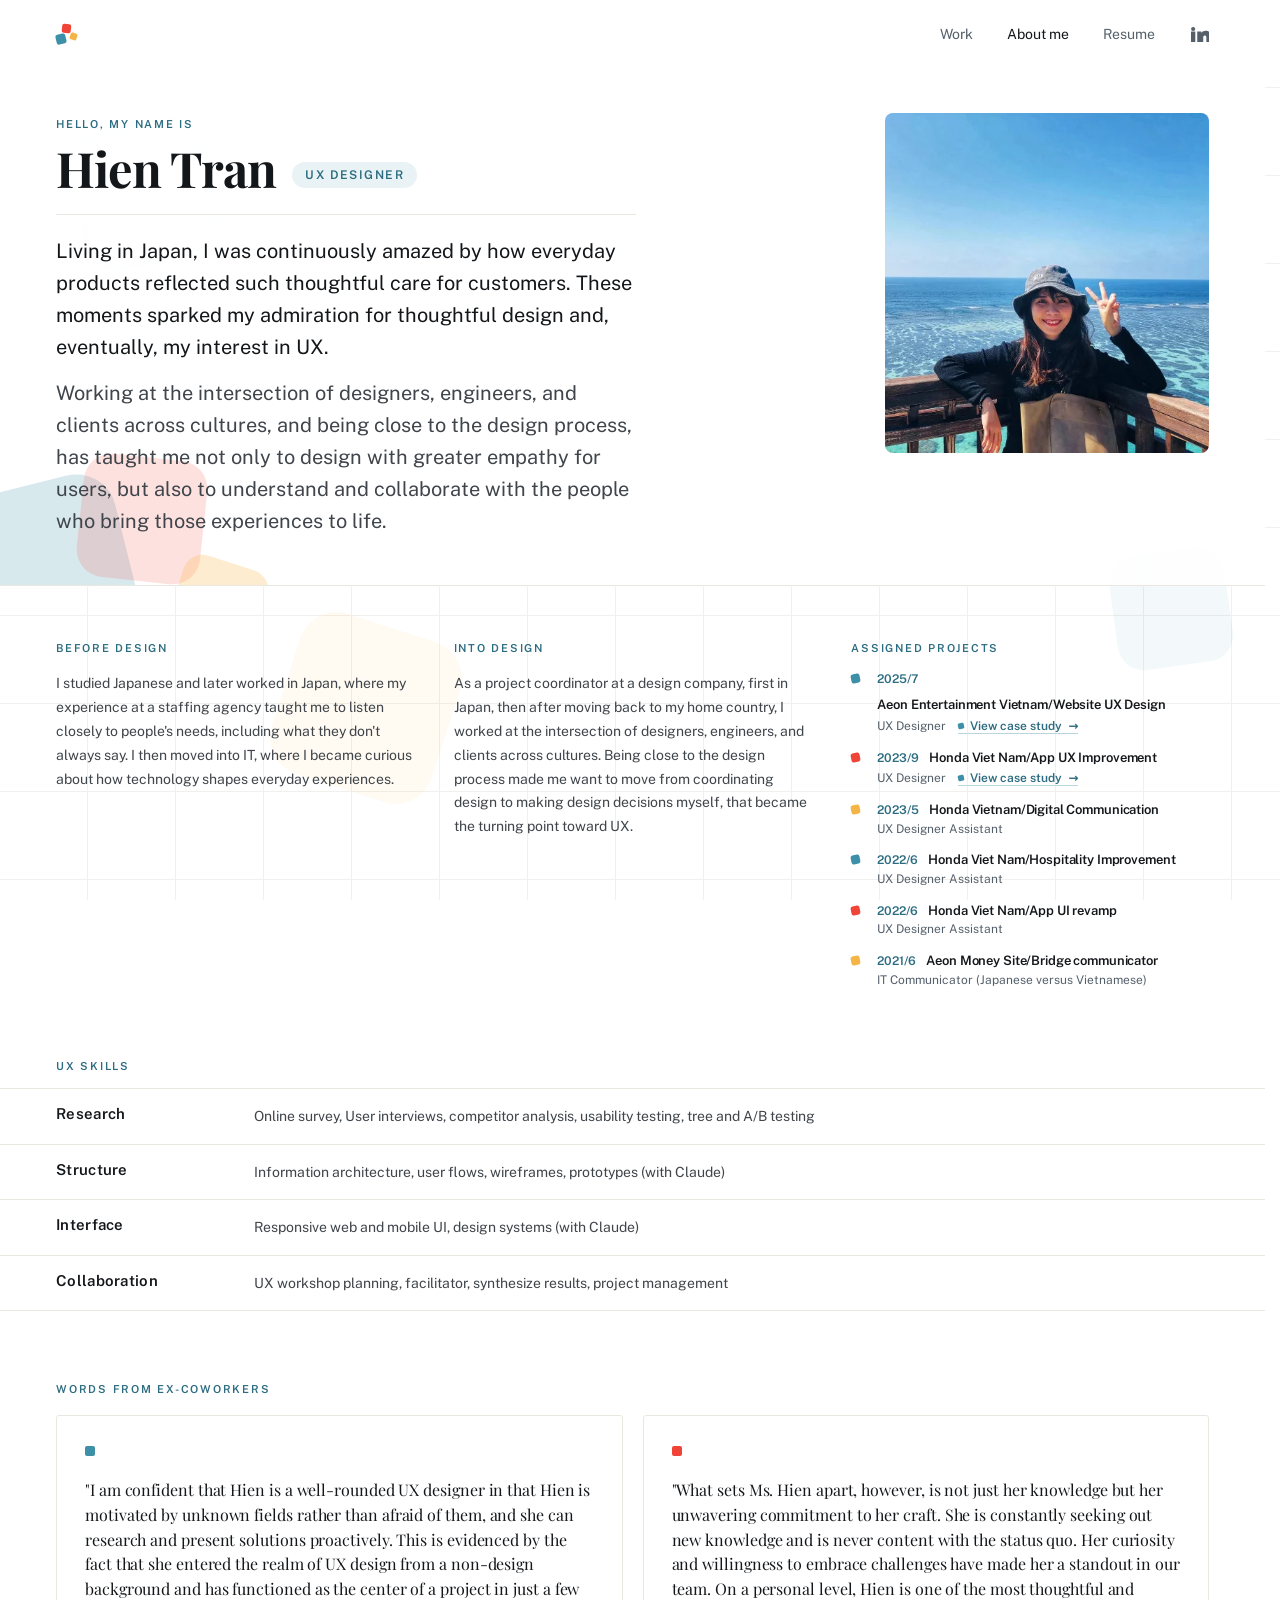
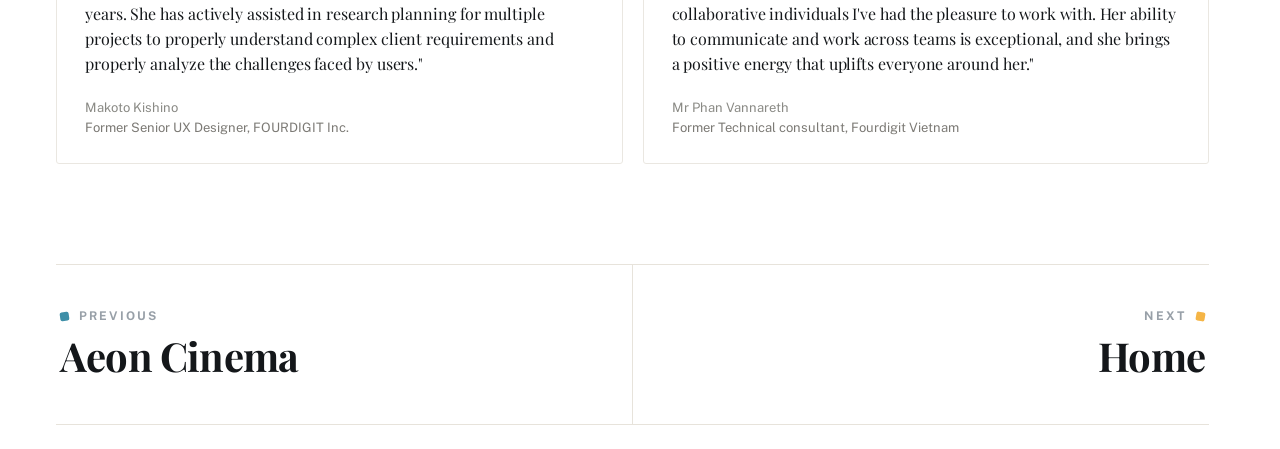
==== commit c8f9d886: "Rename client to Aeon Entertainment Vietnam Updates all remaining references from "Aeon Beta Vietnam" ====
--- a/about.html
+++ b/about.html
@@ -80,7 +80,7 @@
             <div style="display: grid; gap: 2px">
               <div style="display: flex; align-items: baseline; gap: 10px; flex-wrap: wrap">
                 <span style="font-size: 12px; font-weight: 600; color: #2C6C80; white-space: nowrap">2025/7</span>
-                <span style="font-size: 13px; font-weight: 600; letter-spacing: -0.01em; line-height: 1.35; text-wrap: pretty">Aeon Beta Vietnam/Website UX Design</span>
+                <span style="font-size: 13px; font-weight: 600; letter-spacing: -0.01em; line-height: 1.35; text-wrap: pretty">Aeon Entertainment Vietnam/Website UX Design</span>
               </div>
               <div style="display: flex; align-items: center; gap: 12px; flex-wrap: wrap; margin-top: 2px"><span style="font-size: 12px; line-height: 1.4; color: #55606B">UX Designer</span><a class="cs-link" href="work/aeon-case-study.html" style="display: inline-flex; align-items: center; gap: 6px; font-size: 12px; font-weight: 600; color: #2C6C80; border-bottom: 1px solid #B9D5DE; white-space: nowrap"><span style="width: 6px; height: 6px; border-radius: 1.4px; background: #3E8FA8; transform: rotate(-12deg); flex: 0 0 auto"></span>View case study<span class="cs-ar">→</span></a></div>
             </div>
--- a/css/responsive.css
+++ b/css/responsive.css
@@ -195,6 +195,11 @@
     display: none !important;
   }
 
+  /* ---- case study key visual banner (phone mockups / hero collage): hidden on mobile for now ---- */
+  [style*="margin-top: 76px; background-color"] {
+    display: none !important;
+  }
+
   /* ---- phone mockups dominating the screen once stacked to one column on mobile ---- */
   [style*="max-width: 208px; box-sizing: border-box; background: #14171A; border-radius: 34px"] {
     max-width: 150px !important;
